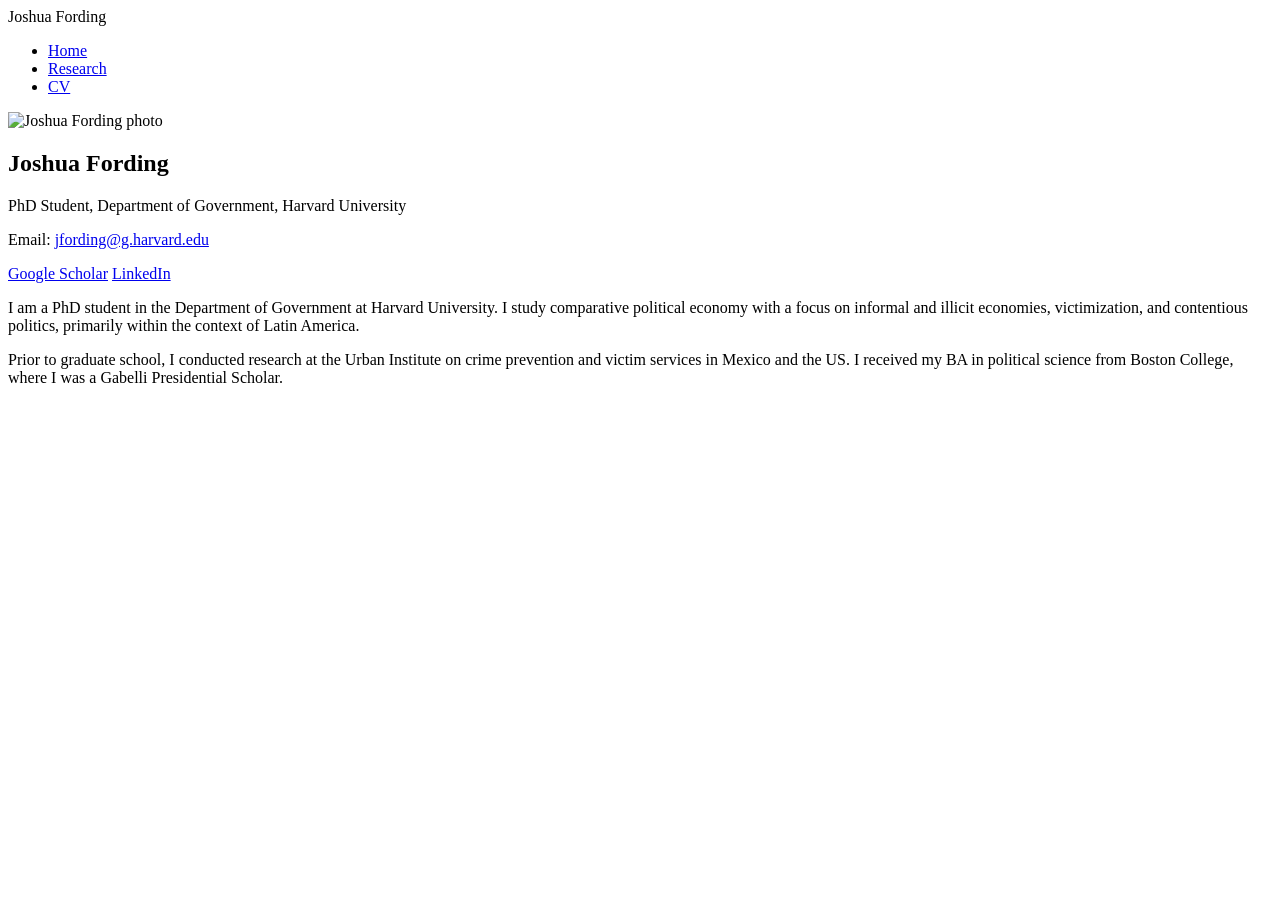
==== index.html @ 1239d8a0 "Rename index to index.html" ====
<!DOCTYPE html>
<html lang="en">
<head>
    <meta charset="UTF-8">
    <meta name="viewport" content="width=device-width, initial-scale=1.0">
    <title>Joshua Fording</title>
    <link rel="stylesheet" href="styles.css">
</head>
<body>

    <header>
        <div class="header-overlay">
            <div class="header-name">Joshua Fording</div>
        </div>
    </header>

    <nav>
        <ul>
            <li><a href="index.html" class="active">Home</a></li>
            <li><a href="research.html">Research</a></li>
            <li><a href="cv.html">CV</a></li>
        </ul>
    </nav>

    <section class="main">
        <div class="profile-section">
            <img src="images/profile.jpg" alt="Joshua Fording photo" class="profile-photo">
            <div class="profile-info">
                <h2>Joshua Fording</h2>
                <p>PhD Student, Department of Government, Harvard University</p>
                <p>Email: <a href="mailto:jfording@g.harvard.edu">jfording@g.harvard.edu</a></p>
                <div class="links">
                    <a href="https://scholar.google.com/citations?user=rBrqWRsAAAAJ&hl=en" target="_blank" rel="noopener">Google Scholar</a>
                    <a href="https://www.linkedin.com/in/josh-fording/" target="_blank" rel="noopener">LinkedIn</a>
                </div>
            </div>
        </div>
        <div>
            <p>I am a PhD student in the Department of Government at Harvard University. I study comparative political economy with a focus on informal and illicit economies, victimization, and contentious politics, primarily within the context of Latin America.</p> 
            <p>Prior to graduate school, I conducted research at the Urban Institute on crime prevention and victim services in Mexico and the US. I received my BA in political science from Boston College, where I was a Gabelli Presidential Scholar.</p>
        </div>
    </section>
</body>
</html>
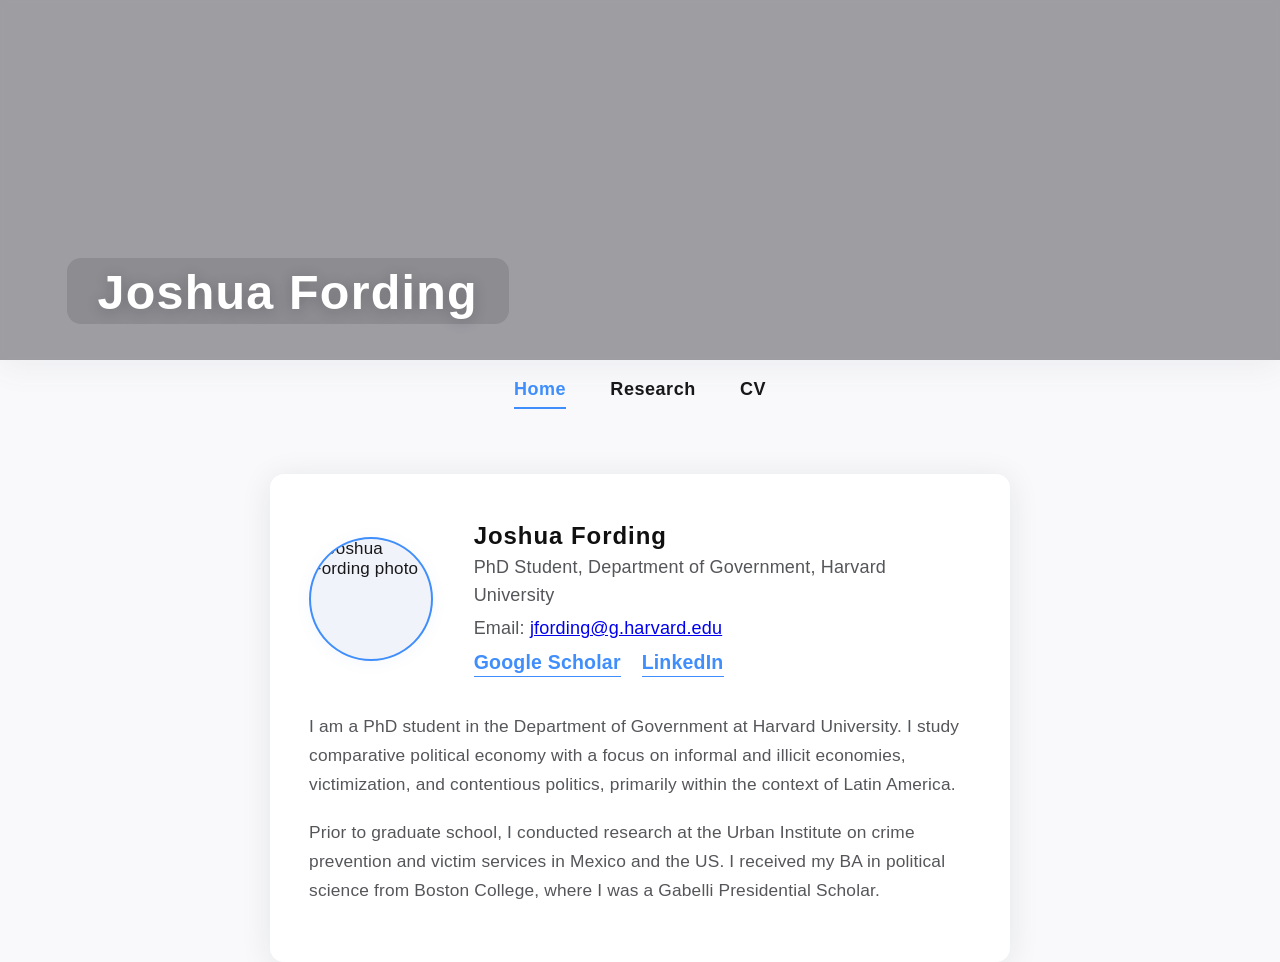
==== commit 6450a5d3: "Update index.html" ====
--- a/index.html
+++ b/index.html
@@ -24,7 +24,7 @@
 
     <section class="main">
         <div class="profile-section">
-            <img src="images/profile.jpg" alt="Joshua Fording photo" class="profile-photo">
+            <img src="profile.jpg" alt="Joshua Fording photo" class="profile-photo">
             <div class="profile-info">
                 <h2>Joshua Fording</h2>
                 <p>PhD Student, Department of Government, Harvard University</p>
--- a/styles.css
+++ b/styles.css
@@ -0,0 +1,259 @@
+@import url('https://fonts.googleapis.com/css2?family=Spectral:wght@400;600;800&display=swap');
+
+:root {
+    --background: #f9f9fb;
+    --card: #fff;
+    --text: #18181b;
+    --text-light: #55565a;
+    --primary: #101010;
+    --accent: #3f8efc;
+    --gray: #e5e7eb;
+    --shadow: 0 4px 32px rgba(27, 32, 50, 0.09);
+    --radius: 14px;
+}
+
+* {
+    box-sizing: border-box;
+}
+
+html, body {
+    min-height: 100%;
+    background: var(--background);
+    color: var(--text);
+    font-family: 'Inter', Arial, sans-serif;
+    letter-spacing: 0.01em;
+    font-size: 17px;
+}
+
+body {
+    margin: 0;
+}
+
+/* Banner/Header */
+header {
+    width: 100%;
+    min-height: 260px;
+    height: 34vw;
+    max-height: 360px;
+    background: url('images/banner.jpg') center/cover no-repeat;
+    position: relative;
+    box-shadow: 0 8px 28px rgba(97, 101, 132, 0.08);
+    margin-bottom: 0;
+}
+.header-overlay {
+    position: absolute;
+    inset: 0;
+    background: rgba(22, 22, 32, 0.4);
+    backdrop-filter: blur(2px);
+    display: flex;
+    align-items: flex-end;
+    justify-content: flex-start;
+    padding: 0 0 36px 5.2vw;
+}
+.header-name {
+    color: #fff;
+    font-size: 2.85rem;
+    font-weight: 800;
+    letter-spacing: 0.025em;
+    line-height: 1;
+    text-shadow: 0 2px 14px rgba(18, 18, 22, 0.23);
+    background: rgba(16,16,20,0.12);
+    padding: 0.22em 0.64em 0.15em;
+    border-radius: var(--radius);
+    margin-bottom: 0;
+    user-select: none;
+}
+
+nav {
+    width: 100%;
+    background: transparent;
+    margin-bottom: 2.5em;
+    box-shadow: none;
+    display: flex;
+    justify-content: center;
+}
+
+nav ul {
+    list-style-type: none;
+    display: flex;
+    gap: 2.6rem;
+    margin: 0;
+    padding: 0.83em 0;
+}
+
+nav li {}
+nav a {
+    text-decoration: none;
+    color: var(--text);
+    font-weight: 600;
+    font-size: 1.04em;
+    letter-spacing: 0.03em;
+    display: inline-block;
+    border-bottom: 2px solid transparent;
+    transition: border 0.21s cubic-bezier(.4,0,.2,1), color 0.18s;
+    padding-bottom: 2px;
+    position: relative;
+}
+nav a.active, nav a:focus, nav a:hover {
+    color: var(--accent);
+    border-bottom: 2.2px solid var(--accent);
+    outline: none;
+}
+
+/* Card Main Container */
+.main {
+    margin: 1.8em auto 0 auto;
+    position: relative;
+    max-width: 740px;
+    padding: 2.8em 2.3em 2.2em 2.3em;
+    background: var(--card);
+    border-radius: var(--radius);
+    box-shadow: var(--shadow);
+    z-index: 10;
+}
+
+.profile-section {
+    display: flex;
+    align-items: center;
+    gap: 2.4em;
+    margin-bottom: 2.1em;
+}
+
+.profile-photo {
+    width: 124px;
+    height: 124px;
+    border-radius: 50%;
+    object-fit: cover;
+    border: 2.8px solid var(--accent);
+    background: #f1f3fa;
+    box-shadow: 0 2px 16px rgba(90,124,220,0.06);
+    transition: transform 0.15s;
+}
+.profile-photo:hover {
+    transform: scale(1.045);
+}
+
+.profile-info h2 {
+    margin: 0 0 3px 0;
+    font-weight: 800;
+    color: var(--primary);
+    font-size: 1.41em;
+    letter-spacing: 0.04em;
+}
+.profile-info p {
+    color: var(--text-light);
+    margin: 0 0 4px;
+    font-size: 1.06em;
+    line-height: 1.6;
+}
+
+.links {
+    margin-top: 8px;
+}
+.links a {
+    display: inline-block;
+    margin-right: 16px;
+    text-decoration: none;
+    color: var(--accent);
+    font-weight: 600;
+    font-size: 1.15em;
+    letter-spacing: 0.01em;
+    padding-bottom: 1.5px;
+    border-bottom: 1.8px solid var(--accent);
+    transition: color 0.17s, border-color 0.17s;
+}
+.links a:last-child { margin-right: 0; }
+.links a:hover, .links a:focus {
+    color: var(--primary);
+    border-color: var(--primary);
+    outline: none;
+}
+
+h2, h3 {
+    font-weight: 800;
+    letter-spacing: 0.01em;
+    color: var(--primary);
+    margin-top: 0;
+    margin-bottom: 0.8em;
+}
+h3 {
+    font-size: 1.14em;
+    margin-bottom: 0.5em;
+    margin-top: 1.2em;
+}
+
+p, ul {
+    font-size: 1.02em;
+    color: var(--text-light);
+    line-height: 1.67;
+    margin-bottom: 1.1em;
+}
+ul { 
+    padding-left: 1.8em; 
+}
+li {
+    margin-bottom: 0.5em;
+}
+
+a {
+    text-decoration-skip-ink: auto;
+}
+
+/* Button (for CV link) */
+.button {
+    background: var(--accent);
+    color: #fff !important;
+    font-weight: 600;
+    border: none;
+    border-radius: 100px;
+    padding: 0.68em 1.76em;
+    box-shadow: 0 1px 6px rgba(63, 142, 252, 0.07);
+    font-size: 1.07em;
+    display: inline-block;
+    margin-top: 0.3em;
+    transition: background 0.19s, color 0.18s;
+    cursor: pointer;
+    text-align: center;
+}
+.button:hover, .button:focus {
+    background: #2463d5;
+    color: #fff;
+    outline: none;
+}
+
+/* Responsive Design */
+@media (max-width: 900px) {
+    .main {
+        margin: -60px auto 0;
+        padding: 1.4em 1.05em 1.5em 1.05em;
+    }
+    header {
+        min-height: 120px;
+        height: 22vw;
+    }
+    .header-name {
+        font-size: 2rem;
+        padding: 0.15em 0.6em 0.13em;
+    }
+    .profile-section {
+        gap: 1em;
+    }
+    .profile-photo {
+        width: 82px; height: 82px;
+    }
+}
+
+@media (max-width: 580px) {
+    nav ul { gap: 1.1rem; font-size: 0.99em;}
+}
+
+@media (max-width: 500px) {
+    header { height: 85px; min-height: 85px; max-height: 100px;}
+    .header-name {
+        font-size: 1rem;
+        padding: 0.11em 0.41em 0.11em;
+    }
+    .main { padding: 0.8em 0.6em;}
+    .profile-section { flex-direction: column; align-items: flex-start; gap: 0.7rem;}
+    .profile-photo { width: 67px; height: 67px;}
+}
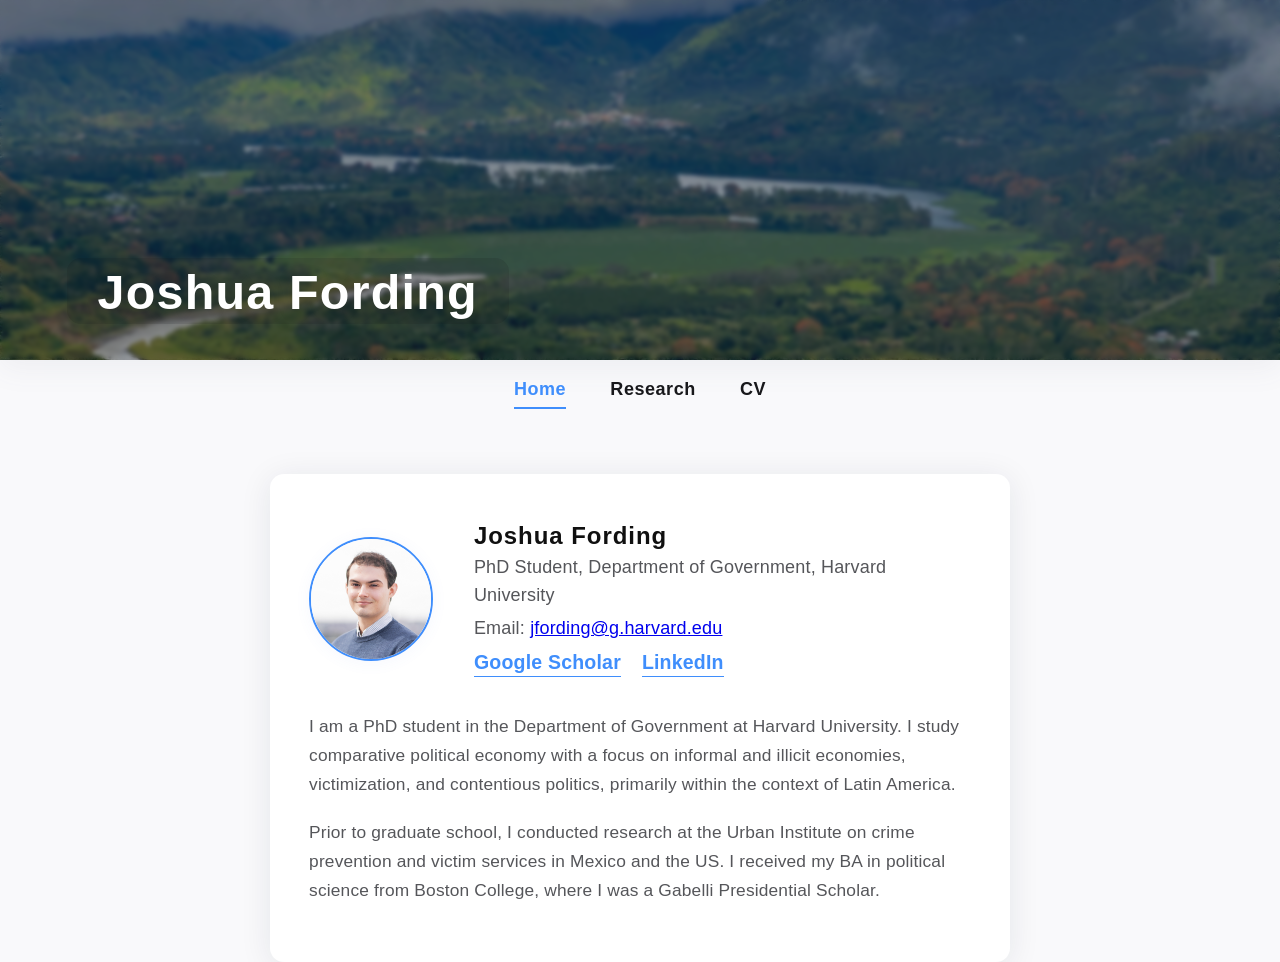
==== commit cecb4242: "Update index.html" ====
--- a/index.html
+++ b/index.html
@@ -24,7 +24,7 @@
 
     <section class="main">
         <div class="profile-section">
-            <img src="profile.jpg" alt="Joshua Fording photo" class="profile-photo">
+            <img src="profile.JPG" alt="Joshua Fording photo" class="profile-photo">
             <div class="profile-info">
                 <h2>Joshua Fording</h2>
                 <p>PhD Student, Department of Government, Harvard University</p>
--- a/styles.css
+++ b/styles.css
@@ -35,7 +35,7 @@
     min-height: 260px;
     height: 34vw;
     max-height: 360px;
-    background: url('images/banner.jpg') center/cover no-repeat;
+    background: url('banner.jpg') center/cover no-repeat;
     position: relative;
     box-shadow: 0 8px 28px rgba(97, 101, 132, 0.08);
     margin-bottom: 0;
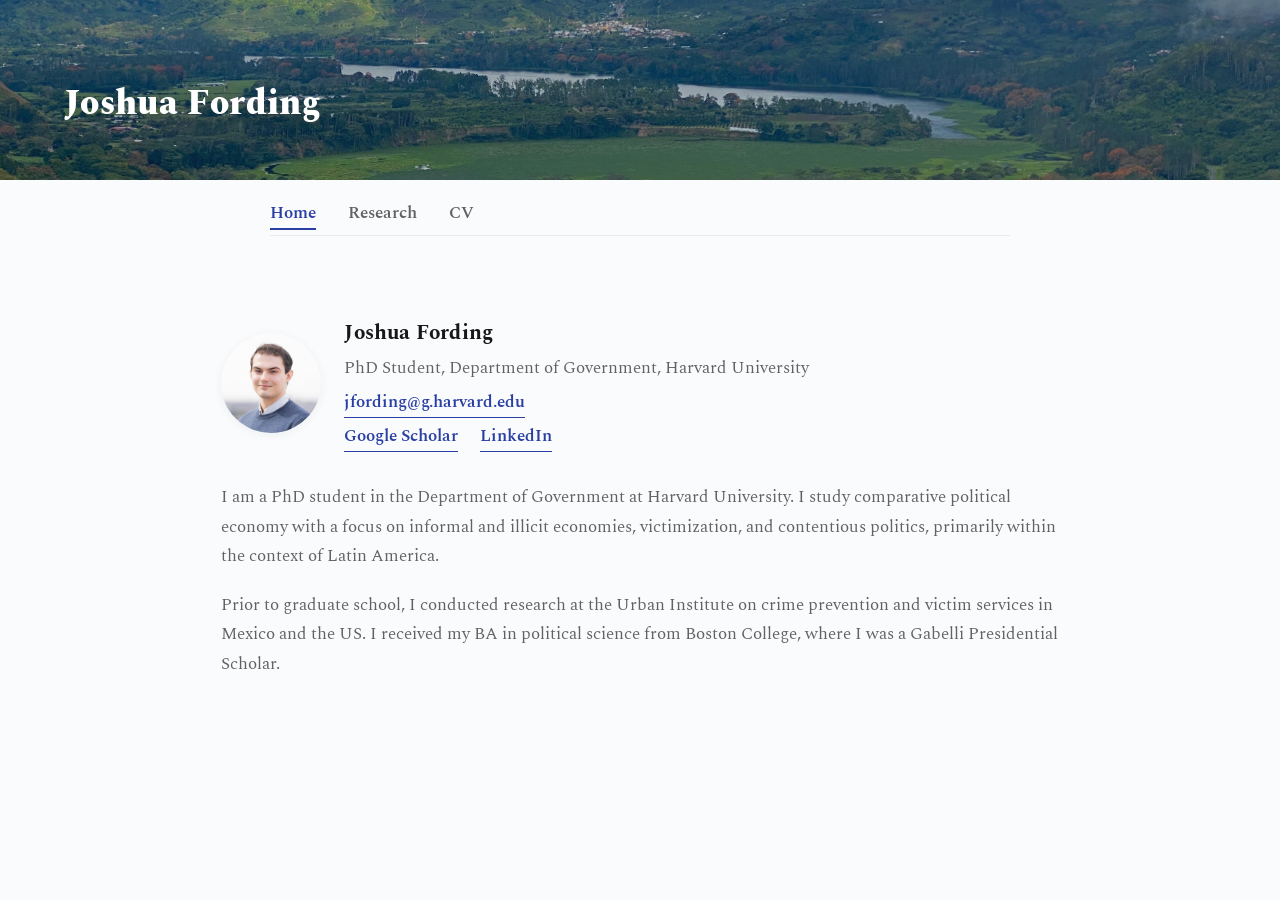
==== commit d17fbef8: "Update index.html" ====
--- a/index.html
+++ b/index.html
@@ -28,7 +28,7 @@
             <div class="profile-info">
                 <h2>Joshua Fording</h2>
                 <p>PhD Student, Department of Government, Harvard University</p>
-                <p>Email: <a href="mailto:jfording@g.harvard.edu">jfording@g.harvard.edu</a></p>
+                <p><a href="mailto:jfording@g.harvard.edu">jfording@g.harvard.edu</a></p>
                 <div class="links">
                     <a href="https://scholar.google.com/citations?user=rBrqWRsAAAAJ&hl=en" target="_blank" rel="noopener">Google Scholar</a>
                     <a href="https://www.linkedin.com/in/josh-fording/" target="_blank" rel="noopener">LinkedIn</a>
--- a/styles.css
+++ b/styles.css
@@ -1,259 +1,326 @@
 @import url('https://fonts.googleapis.com/css2?family=Spectral:wght@400;600;800&display=swap');
 
+/* Color and variable palette */
 :root {
-    --background: #f9f9fb;
-    --card: #fff;
-    --text: #18181b;
-    --text-light: #55565a;
-    --primary: #101010;
-    --accent: #3f8efc;
-    --gray: #e5e7eb;
-    --shadow: 0 4px 32px rgba(27, 32, 50, 0.09);
-    --radius: 14px;
-}
-
-* {
-    box-sizing: border-box;
-}
-
-html, body {
-    min-height: 100%;
-    background: var(--background);
-    color: var(--text);
-    font-family: 'Inter', Arial, sans-serif;
-    letter-spacing: 0.01em;
-    font-size: 17px;
+  --background: #fafbfc;
+  --surface: #fff;
+  --text: #181818;
+  --text-muted: #626263;
+  --primary: #2a3fa4;
+  --primary-contrast: #fff;
+  --banner-overlay: rgba(20,24,36,0.29);
+  --border: #eaeaea;
+  --radius: 11px;
+  --shadow: 0 6px 28px 0 rgba(24,29,54,0.07);
+}
+
+/* Baseline reset and typography */
+*,
+*:before,
+*:after {
+  box-sizing: border-box;
 }
 
 body {
-    margin: 0;
-}
-
-/* Banner/Header */
+  background: var(--background);
+  color: var(--text);
+  font-family: 'Spectral', Georgia, serif;
+  font-size: 17px;
+  margin: 0;
+  line-height: 1.7;
+  font-variation-settings: "wght" 400;
+}
+
+/* Banner styles */
 header {
-    width: 100%;
-    min-height: 260px;
-    height: 34vw;
-    max-height: 360px;
-    background: url('banner.jpg') center/cover no-repeat;
-    position: relative;
-    box-shadow: 0 8px 28px rgba(97, 101, 132, 0.08);
-    margin-bottom: 0;
+  width: 100%;
+  min-height: 110px;
+  max-height: 180px;
+  height: 21vw;
+  background: url('banner.jpg') center/cover no-repeat;
+  position: relative;
+  display: flex;
+  align-items: flex-end;
 }
 .header-overlay {
-    position: absolute;
-    inset: 0;
-    background: rgba(22, 22, 32, 0.4);
-    backdrop-filter: blur(2px);
-    display: flex;
-    align-items: flex-end;
-    justify-content: flex-start;
-    padding: 0 0 36px 5.2vw;
-}
+  position: absolute;
+  inset: 0 0 0 0;
+  background: var(--banner-overlay);
+  /* subtle fade to enhance text readability */
+}
+
 .header-name {
-    color: #fff;
-    font-size: 2.85rem;
-    font-weight: 800;
-    letter-spacing: 0.025em;
-    line-height: 1;
-    text-shadow: 0 2px 14px rgba(18, 18, 22, 0.23);
-    background: rgba(16,16,20,0.12);
-    padding: 0.22em 0.64em 0.15em;
-    border-radius: var(--radius);
-    margin-bottom: 0;
-    user-select: none;
-}
-
+  position: absolute;
+  bottom: 1.6em;
+  left: 5vw;
+  color: #fff;
+  font-family: 'Spectral', Georgia, serif;
+  font-size: 2.2rem;
+  font-weight: 800;
+  letter-spacing: 0.01em;
+  line-height: 1.1;
+  z-index: 1;
+  text-shadow: 0 2px 14px rgba(18, 18, 22, 0.15);
+  /* No border, background, or box -- just straight text */
+  margin: 0;
+  padding: 0;
+  user-select: none;
+}
+
+/* Navigation styles */
 nav {
-    width: 100%;
-    background: transparent;
-    margin-bottom: 2.5em;
-    box-shadow: none;
-    display: flex;
-    justify-content: center;
-}
-
+  margin: 0 auto 2em;
+  max-width: 740px;
+  border-bottom: 1.5px solid var(--border);
+  background: transparent;
+  padding-top: 1.1em;
+}
 nav ul {
-    list-style-type: none;
-    display: flex;
-    gap: 2.6rem;
-    margin: 0;
-    padding: 0.83em 0;
-}
-
-nav li {}
+  margin: 0;
+  padding: 0;
+  gap: 2rem;
+  list-style: none;
+  display: flex;
+  justify-content: flex-start;
+  flex-wrap: wrap;
+}
 nav a {
-    text-decoration: none;
-    color: var(--text);
-    font-weight: 600;
-    font-size: 1.04em;
-    letter-spacing: 0.03em;
-    display: inline-block;
-    border-bottom: 2px solid transparent;
-    transition: border 0.21s cubic-bezier(.4,0,.2,1), color 0.18s;
-    padding-bottom: 2px;
-    position: relative;
-}
-nav a.active, nav a:focus, nav a:hover {
-    color: var(--accent);
-    border-bottom: 2.2px solid var(--accent);
-    outline: none;
-}
-
-/* Card Main Container */
+  color: var(--text-muted);
+  text-decoration: none;
+  font-weight: 600;
+  font-family: inherit;
+  font-size: 1em;
+  padding-bottom: 2.5px;
+  border-bottom: 2px solid transparent;
+  transition: color 0.18s, border-bottom 0.16s;
+}
+nav a.active,
+nav a:focus,
+nav a:hover {
+  color: var(--primary);
+  border-bottom: 2px solid var(--primary);
+  outline: none;
+}
+
+
+/* Main content layout */
 .main {
-    margin: 1.8em auto 0 auto;
-    position: relative;
-    max-width: 740px;
-    padding: 2.8em 2.3em 2.2em 2.3em;
-    background: var(--card);
-    border-radius: var(--radius);
-    box-shadow: var(--shadow);
-    z-index: 10;
-}
-
+  box-shadow: none;
+  max-width: 900px;
+  margin: 2.7em auto 2.5em auto;
+  padding: 2em 1.8em 2.5em 1.8em;
+}
+
+/* Profile section */
 .profile-section {
-    display: flex;
-    align-items: center;
-    gap: 2.4em;
-    margin-bottom: 2.1em;
-}
-
+  display: flex;
+  align-items: center;
+  gap: 1.4em;
+  margin-bottom: 1.9em;
+}
 .profile-photo {
-    width: 124px;
-    height: 124px;
-    border-radius: 50%;
-    object-fit: cover;
-    border: 2.8px solid var(--accent);
-    background: #f1f3fa;
-    box-shadow: 0 2px 16px rgba(90,124,220,0.06);
-    transition: transform 0.15s;
-}
-.profile-photo:hover {
-    transform: scale(1.045);
-}
-
+  width: 100px;
+  height: 100px;
+  border-radius: 50%;
+  object-fit: cover;
+  background: #f4f7fb;
+  box-shadow: 0 2px 10px rgba(34,44,84,0.055);
+  border: none;
+}
 .profile-info h2 {
-    margin: 0 0 3px 0;
-    font-weight: 800;
-    color: var(--primary);
-    font-size: 1.41em;
-    letter-spacing: 0.04em;
+  margin: 0 0 3px 0;
+  font-family: 'Spectral', Georgia, serif;
+  font-weight: 700;
+  font-size: 1.22em;
+  color: var(--text);
+  letter-spacing: 0.01em;
 }
 .profile-info p {
-    color: var(--text-light);
-    margin: 0 0 4px;
-    font-size: 1.06em;
-    line-height: 1.6;
+  margin: 0 0 5px 0;
+  color: var(--text-muted);
+  font-size: 1em;
 }
 
 .links {
-    margin-top: 8px;
+  margin-top: 4px;
 }
 .links a {
-    display: inline-block;
-    margin-right: 16px;
-    text-decoration: none;
-    color: var(--accent);
-    font-weight: 600;
-    font-size: 1.15em;
-    letter-spacing: 0.01em;
-    padding-bottom: 1.5px;
-    border-bottom: 1.8px solid var(--accent);
-    transition: color 0.17s, border-color 0.17s;
+  color: var(--primary);
+  text-decoration: none;
+  font-weight: 600;
+  font-size: 1em;
+  font-family: inherit;
+  margin-right: 18px;
+  border-bottom: 1.5px solid var(--primary);
+  padding-bottom: 1.5px;
+  transition: color 0.16s, border-bottom 0.16s;
 }
 .links a:last-child { margin-right: 0; }
 .links a:hover, .links a:focus {
-    color: var(--primary);
-    border-color: var(--primary);
-    outline: none;
-}
-
+  color: #243358;
+  border-bottom: 1.5px solid #243358;
+  outline: none;
+}
+
+/* Typography for sections */
 h2, h3 {
-    font-weight: 800;
-    letter-spacing: 0.01em;
-    color: var(--primary);
-    margin-top: 0;
-    margin-bottom: 0.8em;
+  font-family: 'Spectral', Georgia, serif;
+  font-weight: 700;
+  color: var(--text);
+  margin-top: 1.7em;
+  margin-bottom: .7em;
+  letter-spacing: 0.01em;
+}
+
+h2 {
+  font-size: 1.29em;
+  margin-top: 0;
 }
 h3 {
-    font-size: 1.14em;
-    margin-bottom: 0.5em;
-    margin-top: 1.2em;
+  font-size: 1.12em;
+  margin-top: 1.2em;
 }
 
 p, ul {
-    font-size: 1.02em;
-    color: var(--text-light);
-    line-height: 1.67;
-    margin-bottom: 1.1em;
-}
+  color: var(--text-muted);
+  font-size: 1.02em;
+  margin-bottom: 1.1em;
+}
+
 ul { 
-    padding-left: 1.8em; 
-}
-li {
-    margin-bottom: 0.5em;
-}
-
+  padding-left: 1.3em; 
+}
+li { 
+  margin-bottom: 0.4em; 
+}
 a {
-    text-decoration-skip-ink: auto;
-}
-
-/* Button (for CV link) */
+  text-decoration-skip-ink: auto;
+}
+
+/* Call-to-action & button style */
 .button {
-    background: var(--accent);
-    color: #fff !important;
-    font-weight: 600;
-    border: none;
-    border-radius: 100px;
-    padding: 0.68em 1.76em;
-    box-shadow: 0 1px 6px rgba(63, 142, 252, 0.07);
-    font-size: 1.07em;
-    display: inline-block;
-    margin-top: 0.3em;
-    transition: background 0.19s, color 0.18s;
-    cursor: pointer;
-    text-align: center;
-}
-.button:hover, .button:focus {
-    background: #2463d5;
-    color: #fff;
-    outline: none;
-}
-
-/* Responsive Design */
+  background: var(--primary);
+  color: var(--primary-contrast) !important;
+  font-family: inherit;
+  font-weight: 600;
+  border: none;
+  border-radius: 40px;
+  padding: 0.5em 1.4em;
+  font-size: 1em;
+  margin-top: .2em;
+  cursor: pointer;
+  box-shadow: none;
+  transition: background 0.17s;
+}
+.button:hover,
+.button:focus {
+  background: #1d295d;
+  color: var(--primary-contrast);
+}
+
+/* Responsive tweaks */
+@media (max-width: 680px) {
+  .main { padding: 1.1em 0.6em;}
+  .profile-section { gap: .72em;}
+  nav ul { gap: 0.9rem; font-size: .98em;}
+  .profile-photo { width: 66px; height: 66px;}
+  .header-name { font-size: 1.12rem; left: 2vw;}
+  header { min-height: 61px; max-height: 80px; }
+}
+
+@media (max-width: 430px) {
+  .profile-section { flex-direction: column; align-items: flex-start;}
+  .header-name { font-size: 0.89rem;}
+  .main { padding: .6em .2em;}
+}
+
+/* --- Research page image and two-column layout --- */
+.research-columns {
+  display: flex;
+  gap: 2.4em;
+  align-items: flex-start;
+  margin-bottom: 2.4em; /* space after columns before full-width resumes */
+}
+.research-text {
+  flex: 2 1 0;
+  min-width: 0;
+}
+.research-image-figure {
+  display: flex;
+  flex-direction: column;
+  align-items: center;
+  max-width: 320px;
+  margin-left: 2em;
+  margin-right: 0;
+  margin-top: 0;
+  margin-bottom: 0;
+}
+.research-img.una {
+  max-width: 290px;
+  max-height: 440px;
+  width: 100%;
+  height: auto;
+  border-radius: 8px;
+  box-shadow: 0 2px 10px rgba(34,44,84,0.07);
+  object-fit: cover;
+}
+.research-caption {
+  margin-top: 0.7em;
+  font-size: 0.93em;
+  color: #888a9b;
+  font-style: italic;
+  line-height: 1.5;
+  text-align: center;
+  max-width: 270px;
+}
 @media (max-width: 900px) {
-    .main {
-        margin: -60px auto 0;
-        padding: 1.4em 1.05em 1.5em 1.05em;
-    }
-    header {
-        min-height: 120px;
-        height: 22vw;
-    }
-    .header-name {
-        font-size: 2rem;
-        padding: 0.15em 0.6em 0.13em;
-    }
-    .profile-section {
-        gap: 1em;
-    }
-    .profile-photo {
-        width: 82px; height: 82px;
-    }
-}
-
-@media (max-width: 580px) {
-    nav ul { gap: 1.1rem; font-size: 0.99em;}
-}
-
-@media (max-width: 500px) {
-    header { height: 85px; min-height: 85px; max-height: 100px;}
-    .header-name {
-        font-size: 1rem;
-        padding: 0.11em 0.41em 0.11em;
-    }
-    .main { padding: 0.8em 0.6em;}
-    .profile-section { flex-direction: column; align-items: flex-start; gap: 0.7rem;}
-    .profile-photo { width: 67px; height: 67px;}
-}
+  .research-columns {
+    flex-direction: column;
+    gap: 2em;
+  }
+  .research-image-figure {
+    align-items: flex-start;
+    margin-left: 0;
+    max-width: 95vw;
+  }
+  .research-img.una {
+    max-width: 95vw;
+    max-height: 60vh;
+  }
+  .research-caption {
+    max-width: 95vw;
+    text-align: left;
+  }
+}
+
+/* Make email link in .profile-info match the Google Scholar/LinkedIn styles */
+.profile-info a[href^="mailto:"] {
+  color: var(--primary);
+  text-decoration: none;
+  font-weight: 600;
+  border-bottom: 1.5px solid var(--primary);
+  padding-bottom: 1.5px;
+  transition: color 0.16s, border-bottom 0.16s;
+}
+.profile-info a[href^="mailto:"]:hover,
+.profile-info a[href^="mailto:"]:focus {
+  color: #243358;
+  border-bottom: 1.5px solid #243358;
+  outline: none;
+}
+
+/* General link styling for content in .main area (except nav) */
+.main a {
+  color: var(--primary);
+  text-decoration: none;
+  font-weight: 600;
+  border-bottom: 1.5px solid var(--primary);
+  padding-bottom: 1.5px;
+  transition: color 0.16s, border-bottom 0.16s;
+}
+.main a:hover,
+.main a:focus {
+  color: #243358;
+  border-bottom: 1.5px solid #243358;
+  outline: none;
+}
